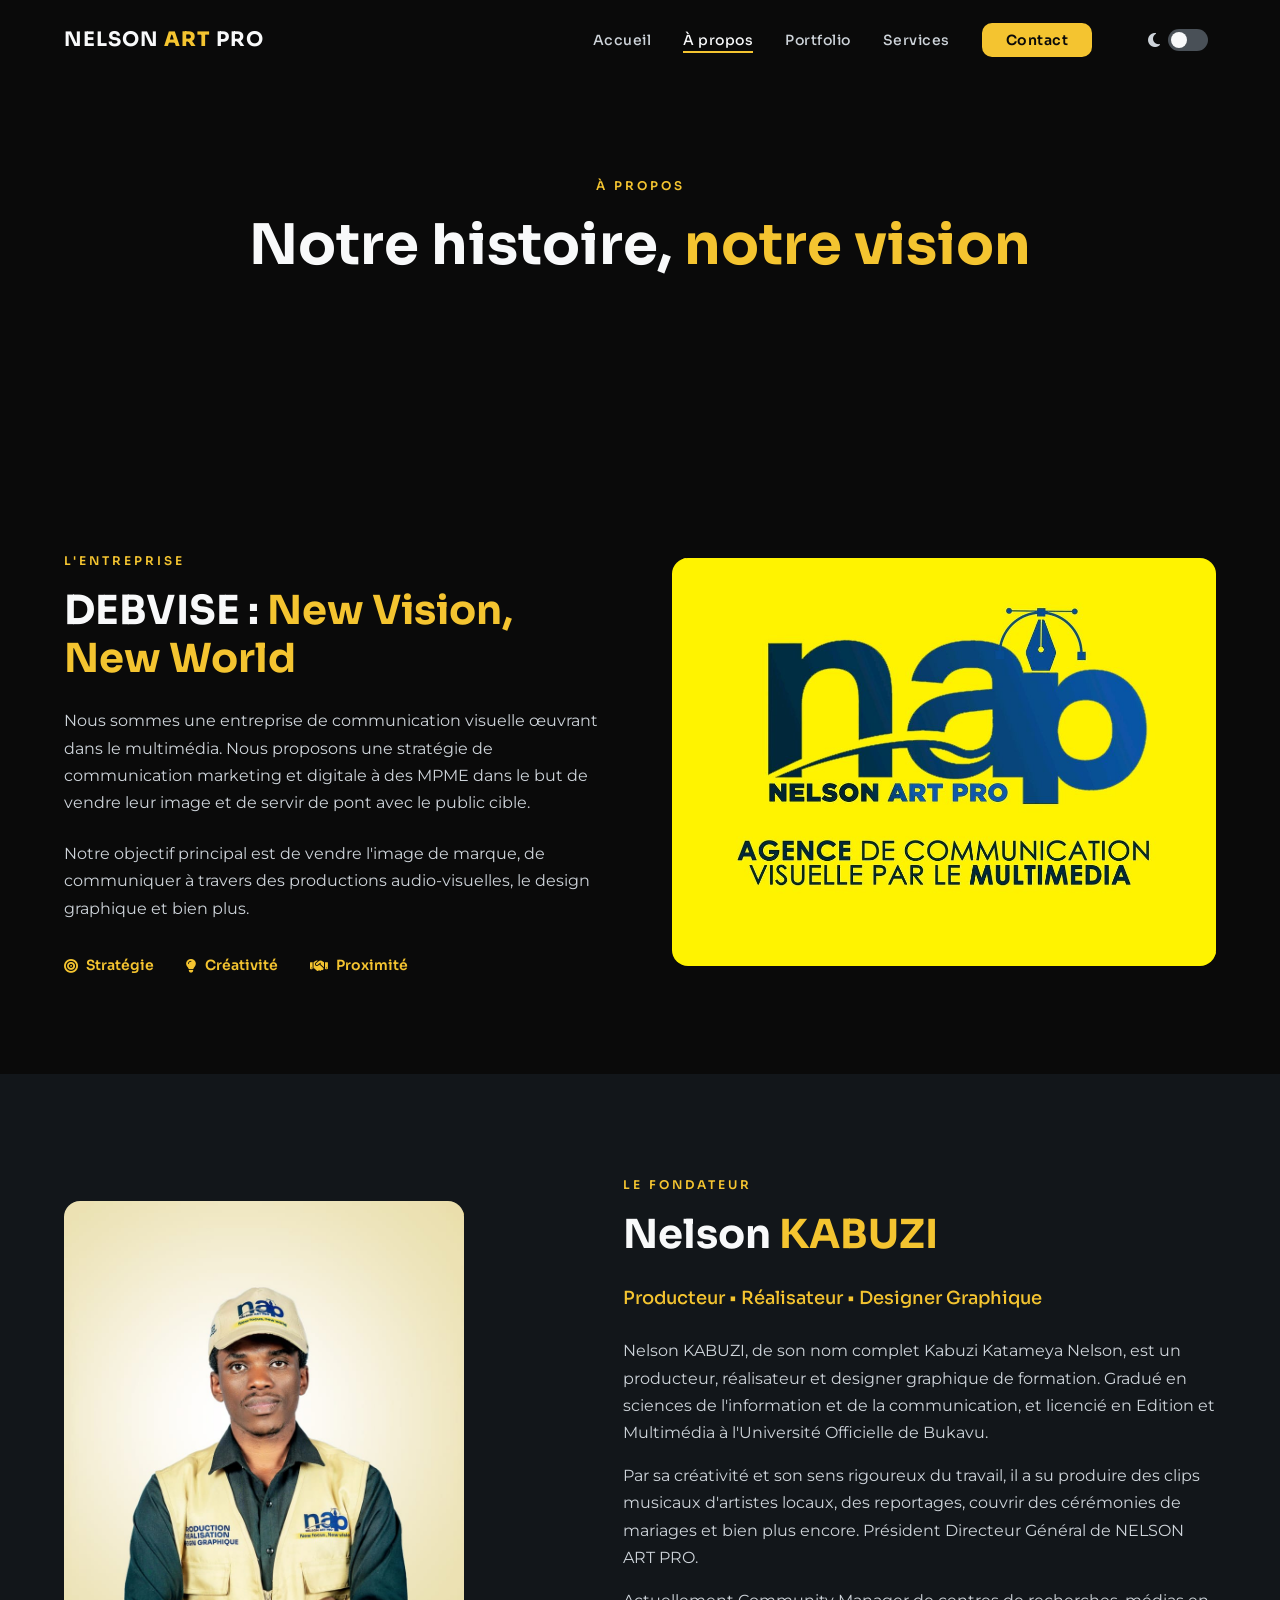
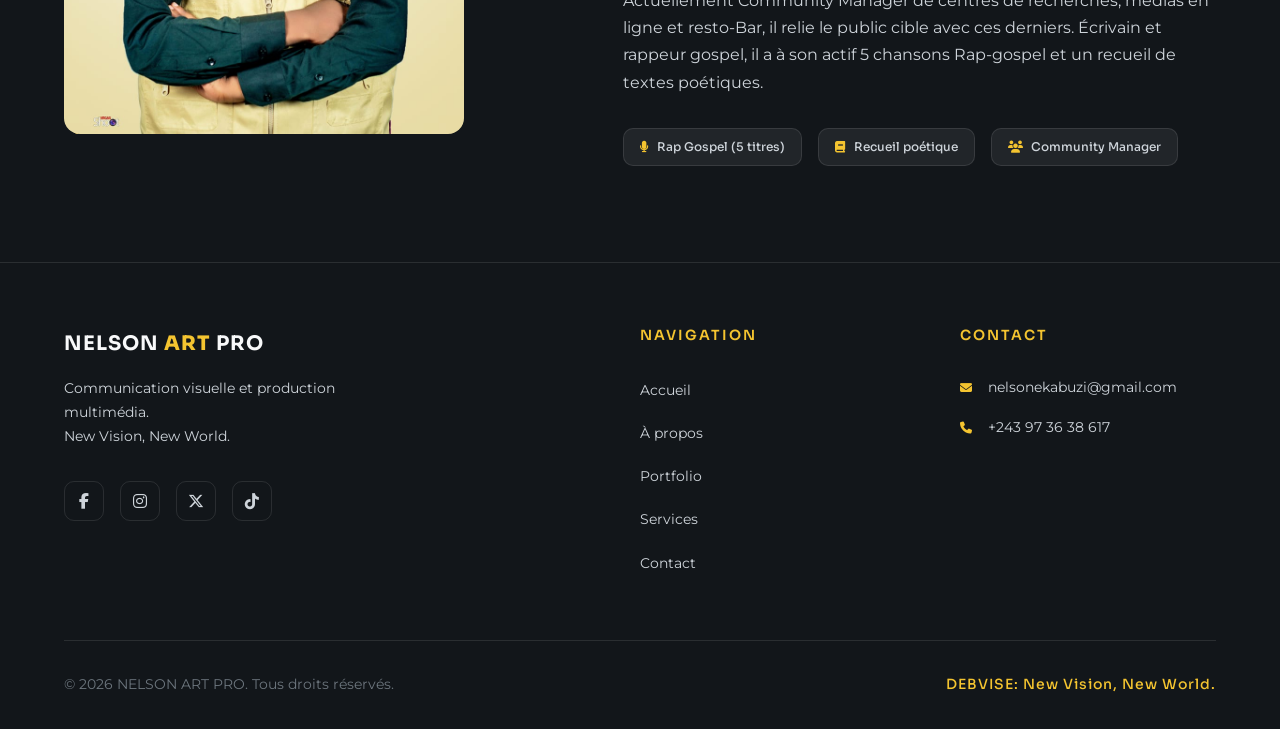
==== a-propos.html @ 9e1754a2 "Add files via upload" ====
<!DOCTYPE html>
<html lang="fr">
<head>
    <meta charset="UTF-8">
    <meta name="viewport" content="width=device-width, initial-scale=1.0">
    <meta name="description" content="À propos de NELSON ART PRO et Nelson KABUZI - Producteur, réalisateur et designer graphique à Bukavu.">
    <title>À propos | NELSON ART PRO</title>
    
    <link rel="preconnect" href="https://fonts.googleapis.com">
    <link rel="preconnect" href="https://fonts.gstatic.com" crossorigin>
    <link href="https://fonts.googleapis.com/css2?family=Sora:wght@300;400;500;600;700;800&family=Montserrat:wght@300;400;500;600;700&display=swap" rel="stylesheet">
    <link rel="stylesheet" href="https://cdnjs.cloudflare.com/ajax/libs/font-awesome/6.5.1/css/all.min.css">
    <link rel="stylesheet" href="css/style.css">
    <link rel="stylesheet" href="css/animations.css">
    <link rel="stylesheet" href="css/responsive.css">
</head>
<body class="dark-mode">
    
    <!-- Preloader -->
    <div class="preloader" id="preloader">
        <div class="preloader-content">
            <div class="preloader-logo">
                <span class="preloader-text">NELSON</span>
                <span class="preloader-dot">ART</span>
                <span class="preloader-sub">PRO</span>
            </div>
            <div class="preloader-line"></div>
        </div>
    </div>

    <!-- Header identique à index.html -->
    <header class="header" id="header">
        <nav class="nav container">
            <a href="index.html" class="nav__logo">
                <span class="logo-text">NELSON <span class="logo-accent">ART</span> PRO</span>
            </a>
            
            <div class="nav__menu" id="nav-menu">
                <ul class="nav__list">
                    <li class="nav__item">
                        <a href="index.html" class="nav__link">Accueil</a>
                    </li>
                    <li class="nav__item">
                        <a href="a-propos.html" class="nav__link active">À propos</a>
                    </li>
                    <li class="nav__item">
                        <a href="portfolio.html" class="nav__link">Portfolio</a>
                    </li>
                    <li class="nav__item">
                        <a href="services.html" class="nav__link">Services</a>
                    </li>
                    <li class="nav__item">
                        <a href="contact.html" class="nav__link nav__link--cta">Contact</a>
                    </li>
                </ul>
                
                <div class="theme-toggle">
                    <i class="fa-solid fa-moon" id="theme-icon-moon"></i>
                    <i class="fa-solid fa-sun" id="theme-icon-sun" style="display: none;"></i>
                    <span class="theme-toggle__switch" id="theme-toggle"></span>
                </div>
            </div>
            
            <div class="nav__toggle" id="nav-toggle">
                <span></span>
                <span></span>
                <span></span>
            </div>
        </nav>
    </header>

    <main>
        
        <!-- Page Hero -->
        <section class="page-hero">
            <div class="page-hero__bg" style="background-image: url('assets/images/a-propos/page-hero-bg.jpg');"></div>
            <div class="page-hero__overlay"></div>
            <div class="page-hero__content container reveal fade-up">
                <span class="section__badge">À propos</span>
                <h1 class="page-hero__title">Notre histoire, <span class="text-accent">notre vision</span></h1>
            </div>
        </section>

        <!-- SECTION 1: DEBVISE / Entreprise -->
        <section class="about-company section">
            <div class="container">
                <div class="about-company__grid">
                    <div class="about-company__content reveal fade-left">
                        <span class="section__badge">L'entreprise</span>
                        <h2 class="section__title">DEBVISE : <span class="text-accent">New Vision, New World</span></h2>
                        <p class="about-company__text">
                            Nous sommes une entreprise de communication visuelle œuvrant dans le multimédia. 
                            Nous proposons une stratégie de communication marketing et digitale à des MPME 
                            dans le but de vendre leur image et de servir de pont avec le public cible.
                        </p>
                        <p class="about-company__text">
                            Notre objectif principal est de vendre l'image de marque, de communiquer à travers 
                            des productions audio-visuelles, le design graphique et bien plus.
                        </p>
                        <div class="about-company__values">
                            <div class="value-item">
                                <i class="fa-solid fa-bullseye"></i>
                                <span>Stratégie</span>
                            </div>
                            <div class="value-item">
                                <i class="fa-solid fa-lightbulb"></i>
                                <span>Créativité</span>
                            </div>
                            <div class="value-item">
                                <i class="fa-solid fa-handshake"></i>
                                <span>Proximité</span>
                            </div>
                        </div>
                    </div>
                    <div class="about-company__image reveal fade-right">
                        <div class="image-wrapper">
                            <!-- Remplacer par image équipe/entreprise -->
                            <img src="assets/images/a-propos/image_15.png" alt="NELSON ART PRO - Équipe" loading="lazy">
                            <div class="image-wrapper__accent"></div>
                        </div>
                    </div>
                </div>
            </div>
        </section>

        <!-- SECTION 2: Nelson KABUZI -->
        <section class="about-nelson section section--dark">
            <div class="container">
                <div class="about-nelson__grid">
                    <div class="about-nelson__image reveal fade-left">
                        <div class="image-wrapper image-wrapper--portrait">
                            <!-- Remplacer par portrait de Nelson -->
                            <img src="assets/images/a-propos/image_7.jpeg" alt="Nelson KABUZI" loading="lazy">
                            <div class="image-wrapper__accent image-wrapper__accent--bottom"></div>
                        </div>
                    </div>
                    <div class="about-nelson__content reveal fade-right">
                        <span class="section__badge">Le fondateur</span>
                        <h2 class="section__title">Nelson <span class="text-accent">KABUZI</span></h2>
                        <p class="about-nelson__role">Producteur • Réalisateur • Designer Graphique</p>
                        <p class="about-nelson__text">
                            Nelson KABUZI, de son nom complet Kabuzi Katameya Nelson, est un producteur, 
                            réalisateur et designer graphique de formation. Gradué en sciences de l'information 
                            et de la communication, et licencié en Edition et Multimédia à l'Université 
                            Officielle de Bukavu.
                        </p>
                        <p class="about-nelson__text">
                            Par sa créativité et son sens rigoureux du travail, il a su produire des clips 
                            musicaux d'artistes locaux, des reportages, couvrir des cérémonies de mariages 
                            et bien plus encore. Président Directeur Général de NELSON ART PRO.
                        </p>
                        <p class="about-nelson__text">
                            Actuellement Community Manager de centres de recherches, médias en ligne et 
                            resto-Bar, il relie le public cible avec ces derniers. Écrivain et rappeur 
                            gospel, il a à son actif 5 chansons Rap-gospel et un recueil de textes poétiques.
                        </p>
                        
                        <div class="about-nelson__tags">
                            <span class="tag"><i class="fa-solid fa-microphone"></i> Rap Gospel (5 titres)</span>
                            <span class="tag"><i class="fa-solid fa-book"></i> Recueil poétique</span>
                            <span class="tag"><i class="fa-solid fa-users"></i> Community Manager</span>
                        </div>
                    </div>
                </div>
            </div>
        </section>

    </main>

    <!-- FOOTER -->
    <footer class="footer" id="footer">
        <div class="footer__container container">
            <div class="footer__grid">
                <div class="footer__brand">
                    <a href="index.html" class="footer__logo">
                        NELSON <span class="logo-accent">ART</span> PRO
                    </a>
                    <p class="footer__description">
                        Communication visuelle et production multimédia.<br>New Vision, New World.
                    </p>
                    <div class="footer__social">
                        <a href="https://www.facebook.com/nelsondevillas.kabuzi" class="footer__social-link" aria-label="Facebook" target="_blank" rel="noopener">
                            <i class="fa-brands fa-facebook-f"></i>
                        </a>
                        <a href="https://www.instagram.com/nelsondevillas?igsh=YzljYTk1ODg3Zg==" class="footer__social-link" aria-label="Instagram" target="_blank" rel="noopener">
                            <i class="fa-brands fa-instagram"></i>
                        </a>
                        <a href="https://x.com/Nelsonartprodu1" class="footer__social-link" aria-label="X" target="_blank" rel="noopener">
                            <i class="fa-brands fa-x-twitter"></i>
                        </a>
                        <a href="https://vm.tiktok.com/ZS9FjSMYXDHpe-QXuNu/" class="footer__social-link" aria-label="TikTok" target="_blank" rel="noopener">
                            <i class="fa-brands fa-tiktok"></i>
                        </a>
                    </div>
                </div>
                
                <div class="footer__nav">
                    <h4 class="footer__nav-title">Navigation</h4>
                    <ul>
                        <li><a href="index.html">Accueil</a></li>
                        <li><a href="a-propos.html">À propos</a></li>
                        <li><a href="portfolio.html">Portfolio</a></li>
                        <li><a href="services.html">Services</a></li>
                        <li><a href="contact.html">Contact</a></li>
                    </ul>
                </div>
                
                <div class="footer__contact">
                    <h4 class="footer__nav-title">Contact</h4>
                    <ul>
                        <li>
                            <i class="fa-solid fa-envelope"></i>
                            <a href="mailto:nelsonekabuzi@gmail.com">nelsonekabuzi@gmail.com</a>
                        </li>
                        <li>
                            <i class="fa-solid fa-phone"></i>
                            <a href="tel:+243973638617">+243 97 36 38 617</a>
                        </li>
                    </ul>
                </div>
            </div>
            
            <div class="footer__bottom">
                <p>&copy; 2026 NELSON ART PRO. Tous droits réservés.</p>
                <p class="footer__tagline">DEBVISE: New Vision, New World.</p>
            </div>
        </div>
    </footer>

    <a href="#" class="back-to-top" id="back-to-top" aria-label="Retour en haut">
        <i class="fa-solid fa-chevron-up"></i>
    </a>

    <script src="js/main.js"></script>
</body>
</html>
---- css/style.css ----
/* ============================================
   NELSON ART PRO - STYLES GLOBAUX
   Couleurs (ajustables avec vos codes hex) :
   - Bleu foncé : #0B1D3A
   - Jaune accent : #F4C430
   - Blanc : #F8F9FA
   ============================================ */

/* ===== CSS CUSTOM PROPERTIES ===== */
:root {
    /* Couleurs */
    --color-blue-dark: #0B1D3A;
    --color-blue-medium: #132D54;
    --color-blue-light: #1A3D6E;
    --color-yellow: #F4C430;
    --color-yellow-hover: #E0B020;
    --color-white: #F8F9FA;
    --color-gray-100: #E9ECEF;
    --color-gray-200: #DEE2E6;
    --color-gray-300: #CED4DA;
    --color-gray-400: #ADB5BD;
    --color-gray-500: #6C757D;
    --color-gray-600: #495057;
    --color-gray-700: #343A40;
    --color-gray-800: #212529;
    --color-gray-900: #12161A;
    --color-black: #0A0A0A;
    
    /* Typographie */
    --font-primary: 'Sora', sans-serif;
    --font-secondary: 'Montserrat', sans-serif;
    
    /* Tailles de police */
    --text-xs: 0.75rem;     /* 12px */
    --text-sm: 0.875rem;    /* 14px */
    --text-base: 1rem;      /* 16px */
    --text-lg: 1.125rem;    /* 18px */
    --text-xl: 1.25rem;     /* 20px */
    --text-2xl: 1.5rem;     /* 24px */
    --text-3xl: 2rem;       /* 32px */
    --text-4xl: 2.5rem;     /* 40px */
    --text-5xl: 3.5rem;     /* 56px */
    --text-6xl: 4.5rem;     /* 72px */
    
    /* Espacements */
    --spacing-xs: 0.5rem;
    --spacing-sm: 1rem;
    --spacing-md: 1.5rem;
    --spacing-lg: 2rem;
    --spacing-xl: 3rem;
    --spacing-2xl: 4rem;
    --spacing-3xl: 6rem;
    
    /* Bordures */
    --radius-sm: 4px;
    --radius-md: 8px;
    --radius-lg: 16px;
    --radius-xl: 24px;
    --radius-full: 50%;
    
    /* Ombres */
    --shadow-sm: 0 2px 8px rgba(0, 0, 0, 0.1);
    --shadow-md: 0 4px 16px rgba(0, 0, 0, 0.15);
    --shadow-lg: 0 8px 32px rgba(0, 0, 0, 0.2);
    --shadow-xl: 0 16px 48px rgba(0, 0, 0, 0.3);
    
    /* Transitions */
    --transition-fast: 0.2s ease;
    --transition-base: 0.3s ease;
    --transition-slow: 0.5s ease;
    --transition-smooth: 0.4s cubic-bezier(0.4, 0, 0.2, 1);
    
    /* Container */
    --container-max: 1200px;
    --container-padding: 1.5rem;
}

/* ===== THEME SOMBRE (par défaut) ===== */
.dark-mode {
    --bg-primary: var(--color-black);
    --bg-secondary: var(--color-gray-900);
    --bg-tertiary: var(--color-blue-dark);
    --bg-card: var(--color-gray-800);
    --text-primary: var(--color-white);
    --text-secondary: var(--color-gray-300);
    --text-muted: var(--color-gray-500);
    --border-color: rgba(255, 255, 255, 0.1);
    --nav-bg: rgba(10, 10, 10, 0.9);
}

/* ===== THEME CLAIR ===== */
.light-mode {
    --bg-primary: var(--color-white);
    --bg-secondary: var(--color-gray-100);
    --bg-tertiary: var(--color-blue-light);
    --bg-card: #FFFFFF;
    --text-primary: var(--color-gray-900);
    --text-secondary: var(--color-gray-600);
    --text-muted: var(--color-gray-400);
    --border-color: rgba(0, 0, 0, 0.1);
    --nav-bg: rgba(248, 249, 250, 0.9);
}

/* ===== RESET & BASE ===== */
*,
*::before,
*::after {
    margin: 0;
    padding: 0;
    box-sizing: border-box;
}

html {
    scroll-behavior: smooth;
    font-size: 16px;
}

body {
    font-family: var(--font-secondary);
    background-color: var(--bg-primary);
    color: var(--text-primary);
    line-height: 1.7;
    overflow-x: hidden;
    transition: background-color var(--transition-slow), color var(--transition-slow);
}

img {
    max-width: 100%;
    height: auto;
    display: block;
}

a {
    text-decoration: none;
    color: inherit;
    transition: color var(--transition-fast);
}

ul {
    list-style: none;
}

.container {
    max-width: var(--container-max);
    margin: 0 auto;
    padding: 0 var(--container-padding);
}

/* ===== TYPOGRAPHIE ===== */
h1, h2, h3, h4, h5, h6 {
    font-family: var(--font-primary);
    font-weight: 700;
    line-height: 1.2;
}

.text-accent {
    color: var(--color-yellow);
}

/* ===== PRELOADER ===== */
.preloader {
    position: fixed;
    top: 0;
    left: 0;
    width: 100%;
    height: 100%;
    background-color: var(--color-black);
    z-index: 10000;
    display: flex;
    align-items: center;
    justify-content: center;
    transition: opacity 0.5s ease, visibility 0.5s ease;
}

.preloader.hidden {
    opacity: 0;
    visibility: hidden;
}

.preloader-content {
    text-align: center;
}

.preloader-logo {
    display: flex;
    align-items: baseline;
    gap: 0.25rem;
    margin-bottom: var(--spacing-lg);
}

.preloader-text {
    font-family: var(--font-primary);
    font-size: var(--text-3xl);
    font-weight: 800;
    color: var(--color-white);
    letter-spacing: 2px;
}

.preloader-dot {
    font-family: var(--font-primary);
    font-size: var(--text-3xl);
    font-weight: 800;
    color: var(--color-yellow);
}

.preloader-sub {
    font-family: var(--font-primary);
    font-size: var(--text-3xl);
    font-weight: 300;
    color: var(--color-white);
}

.preloader-line {
    width: 0;
    height: 2px;
    background-color: var(--color-yellow);
    animation: preloaderLine 1.5s ease forwards;
}

@keyframes preloaderLine {
    0% {
        width: 0;
    }
    100% {
        width: 200px;
    }
}

/* ===== HEADER / NAVIGATION ===== */
.header {
    position: fixed;
    top: 0;
    left: 0;
    width: 100%;
    z-index: 1000;
    transition: background-color var(--transition-base), 
                box-shadow var(--transition-base),
                transform var(--transition-base);
}

.header.scrolled {
    background-color: var(--nav-bg);
    backdrop-filter: blur(20px);
    -webkit-backdrop-filter: blur(20px);
    box-shadow: var(--shadow-md);
}

.header.hidden {
    transform: translateY(-100%);
}

.nav {
    display: flex;
    align-items: center;
    justify-content: space-between;
    height: 80px;
    position: relative;
}

.nav__logo {
    z-index: 100;
}

.logo-text {
    font-family: var(--font-primary);
    font-size: var(--text-xl);
    font-weight: 700;
    letter-spacing: 1px;
    color: var(--color-white);
}

.light-mode .logo-text {
    color: var(--color-gray-900);
}

.logo-accent {
    color: var(--color-yellow);
    font-weight: 800;
}

.nav__menu {
    display: flex;
    align-items: center;
    gap: var(--spacing-xl);
}

.nav__list {
    display: flex;
    gap: var(--spacing-lg);
}

.nav__link {
    font-family: var(--font-primary);
    font-size: var(--text-sm);
    font-weight: 500;
    letter-spacing: 0.5px;
    color: var(--color-gray-300);
    position: relative;
    padding: 0.25rem 0;
    transition: color var(--transition-fast);
}

.nav__link::after {
    content: '';
    position: absolute;
    bottom: 0;
    left: 0;
    width: 0;
    height: 2px;
    background-color: var(--color-yellow);
    transition: width var(--transition-smooth);
}

.nav__link:hover,
.nav__link.active {
    color: var(--color-white);
}

.light-mode .nav__link:hover,
.light-mode .nav__link.active {
    color: var(--color-gray-900);
}

.nav__link:hover::after,
.nav__link.active::after {
    width: 100%;
}

.nav__link--cta {
    background-color: var(--color-yellow);
    color: var(--color-black) !important;
    padding: 0.5rem 1.5rem !important;
    border-radius: 10px;
    font-weight: 600;
    transition: background-color var(--transition-fast), transform var(--transition-fast);
}

.nav__link--cta:hover {
    background-color: var(--color-yellow-hover);
    transform: translateY(-2px);
}

.nav__link--cta::after {
    display: none;
}

/* Theme Toggle */
.theme-toggle {
    display: flex;
    align-items: center;
    gap: var(--spacing-xs);
    cursor: pointer;
    padding: 0.5rem;
    color: var(--color-gray-300);
    transition: color var(--transition-fast);
}

.theme-toggle:hover {
    color: var(--color-yellow);
}

.theme-toggle__switch {
    width: 40px;
    height: 22px;
    background-color: var(--color-gray-600);
    border-radius: 11px;
    position: relative;
    transition: background-color var(--transition-fast);
}

.theme-toggle__switch::after {
    content: '';
    position: absolute;
    top: 3px;
    left: 3px;
    width: 16px;
    height: 16px;
    background-color: var(--color-white);
    border-radius: 50%;
    transition: transform var(--transition-smooth);
}

.light-mode .theme-toggle__switch {
    background-color: var(--color-yellow);
}

.light-mode .theme-toggle__switch::after {
    transform: translateX(18px);
}

/* Mobile Toggle */
.nav__toggle {
    display: none;
    flex-direction: column;
    gap: 5px;
    cursor: pointer;
    z-index: 100;
}

.nav__toggle span {
    width: 28px;
    height: 2px;
    background-color: var(--color-white);
    transition: all var(--transition-smooth);
}

.light-mode .nav__toggle span {
    background-color: var(--color-gray-900);
}

.nav__toggle.active span:nth-child(1) {
    transform: rotate(45deg) translate(5px, 5px);
}

.nav__toggle.active span:nth-child(2) {
    opacity: 0;
}

.nav__toggle.active span:nth-child(3) {
    transform: rotate(-45deg) translate(5px, -5px);
}

/* ===== HERO SECTION ===== */
.hero {
    height: 100vh;
    min-height: 700px;
    position: relative;
    display: flex;
    align-items: center;
    overflow: hidden;
}

.hero__bg {
    position: absolute;
    top: 0;
    left: 0;
    width: 100%;
    height: 100%;
    background-size: cover;
    background-position: center;
    background-repeat: no-repeat;
    transform: scale(1.1);
    animation: heroZoom 8s ease forwards;
}

@keyframes heroZoom {
    0% {
        transform: scale(1.1);
    }
    100% {
        transform: scale(1);
    }
}

.hero__overlay {
    position: absolute;
    top: 0;
    left: 0;
    width: 100%;
    height: 100%;
    background: linear-gradient(
        135deg,
        rgba(11, 29, 58, 0.9) 0%,
        rgba(11, 29, 58, 0.6) 50%,
        rgba(10, 10, 10, 0.8) 100%
    );
}

.hero__content {
    position: relative;
    z-index: 10;
    max-width: 800px;
}

.hero__badge {
    display: inline-block;
    font-family: var(--font-primary);
    font-size: var(--text-sm);
    font-weight: 600;
    letter-spacing: 4px;
    color: var(--color-yellow);
    border: 1px solid var(--color-yellow);
    padding: 0.5rem 1.5rem;
    border-radius: 10px;
    margin-bottom: var(--spacing-lg);
    animation: fadeInUp 1s ease 0.3s forwards;
    opacity: 0;
}

.hero__title {
    font-family: var(--font-primary);
    font-size: var(--text-6xl);
    font-weight: 800;
    line-height: 1.05;
    margin-bottom: var(--spacing-md);
    color: var(--color-white);
    animation: fadeInUp 1s ease 0.5s forwards;
    opacity: 0;
}

.hero__title--accent {
    color: var(--color-yellow);
    position: relative;
}

.hero__subtitle {
    font-size: var(--text-lg);
    color: var(--color-gray-300);
    margin-bottom: var(--spacing-xl);
    animation: fadeInUp 1s ease 0.7s forwards;
    opacity: 0;
}

.hero__buttons {
    display: flex;
    gap: var(--spacing-md);
    flex-wrap: wrap;
    animation: fadeInUp 1s ease 0.9s forwards;
    opacity: 0;
}

/* ===== SCROLL INDICATOR ===== */
.scroll-indicator {
    position: absolute;
    bottom: 40px;
    left: 50%;
    transform: translateX(-50%);
    display: flex;
    flex-direction: column;
    align-items: center;
    gap: var(--spacing-xs);
    z-index: 10;
}

.scroll-indicator__text {
    font-family: var(--font-primary);
    font-size: var(--text-xs);
    letter-spacing: 2px;
    text-transform: uppercase;
    color: var(--color-gray-400);
}

.scroll-indicator__line {
    width: 1px;
    height: 40px;
    background: linear-gradient(to bottom, var(--color-yellow), transparent);
    animation: scrollPulse 2s ease infinite;
}

@keyframes scrollPulse {
    0%, 100% {
        opacity: 1;
        transform: translateY(0);
    }
    50% {
        opacity: 0.3;
        transform: translateY(10px);
    }
}

/* ===== BUTTONS ===== */
.btn {
    display: inline-flex;
    align-items: center;
    gap: var(--spacing-sm);
    font-family: var(--font-primary);
    font-size: var(--text-sm);
    font-weight: 600;
    letter-spacing: 0.5px;
    padding: 0.875rem 2rem;
    border-radius: 10px;
    border: none;
    cursor: pointer;
    transition: all var(--transition-smooth);
    text-transform: none;
    position: relative;
    overflow: hidden;
}

.btn--primary {
    background-color: var(--color-yellow);
    color: var(--color-black);
}

.btn--primary:hover {
    background-color: var(--color-yellow-hover);
    transform: translateY(-2px);
    box-shadow: 0 8px 24px rgba(244, 196, 48, 0.3);
}

.btn--secondary {
    background-color: transparent;
    color: var(--color-yellow);
    border: 2px solid var(--color-yellow);
}

.btn--secondary:hover {
    background-color: var(--color-yellow);
    color: var(--color-black);
    transform: translateY(-2px);
}

.btn--outline {
    background-color: transparent;
    color: var(--color-white);
    border: 2px solid rgba(255, 255, 255, 0.3);
}

.btn--outline:hover {
    border-color: var(--color-white);
    transform: translateY(-2px);
}

.btn--large {
    padding: 1rem 2.5rem;
    font-size: var(--text-base);
}

.btn--full {
    width: 100%;
    justify-content: center;
}

/* ===== SECTIONS ===== */
.section {
    padding: var(--spacing-3xl) 0;
}

.section--dark {
    background-color: var(--bg-secondary);
}

.section__header {
    text-align: center;
    margin-bottom: var(--spacing-2xl);
    max-width: 600px;
    margin-left: auto;
    margin-right: auto;
}

.section__badge {
    display: inline-block;
    font-family: var(--font-primary);
    font-size: var(--text-xs);
    font-weight: 600;
    letter-spacing: 3px;
    text-transform: uppercase;
    color: var(--color-yellow);
    margin-bottom: var(--spacing-sm);
}

.section__title {
    font-family: var(--font-primary);
    font-size: var(--text-4xl);
    font-weight: 700;
    margin-bottom: var(--spacing-md);
    color: var(--text-primary);
}

.section__description {
    color: var(--text-secondary);
    font-size: var(--text-lg);
}

/* ===== ABOUT PREVIEW ===== */
.about-preview__grid {
    display: grid;
    grid-template-columns: 1fr 1fr;
    gap: var(--spacing-2xl);
    align-items: center;
}

.about-preview__image .image-wrapper {
    position: relative;
    border-radius: var(--radius-lg);
    overflow: hidden;
    aspect-ratio: 4/5;
}

.about-preview__image .image-wrapper img {
    width: 100%;
    height: 100%;
    object-fit: cover;
}

.image-wrapper__accent {
    position: absolute;
    top: -10px;
    right: -10px;
    width: 100%;
    height: 100%;
    border: 3px solid var(--color-yellow);
    border-radius: var(--radius-lg);
    z-index: -1;
}

.about-preview__text {
    color: var(--text-secondary);
    margin-bottom: var(--spacing-md);
    font-size: var(--text-base);
}

/* ===== PORTFOLIO PREVIEW ===== */
.portfolio-preview__grid {
    display: grid;
    grid-template-columns: repeat(3, 1fr);
    gap: var(--spacing-lg);
}

.portfolio-card {
    position: relative;
    border-radius: var(--radius-lg);
    overflow: hidden;
    aspect-ratio: 3/4;
    display: block;
}

.portfolio-card__image {
    position: relative;
    width: 100%;
    height: 100%;
}

.portfolio-card__image img {
    width: 100%;
    height: 100%;
    object-fit: cover;
    transition: transform var(--transition-slow);
}

.portfolio-card:hover .portfolio-card__image img {
    transform: scale(1.1);
}

.portfolio-card__overlay {
    position: absolute;
    top: 0;
    left: 0;
    width: 100%;
    height: 100%;
    background: linear-gradient(to top, rgba(11, 29, 58, 0.95) 0%, rgba(11, 29, 58, 0.3) 100%);
    display: flex;
    flex-direction: column;
    justify-content: flex-end;
    padding: var(--spacing-lg);
    opacity: 0;
    transition: opacity var(--transition-smooth);
}

.portfolio-card:hover .portfolio-card__overlay {
    opacity: 1;
}

.portfolio-card__category {
    font-family: var(--font-primary);
    font-size: var(--text-xs);
    font-weight: 600;
    letter-spacing: 2px;
    text-transform: uppercase;
    color: var(--color-yellow);
    margin-bottom: var(--spacing-xs);
}

.portfolio-card__link {
    font-family: var(--font-primary);
    font-size: var(--text-sm);
    font-weight: 600;
    color: var(--color-white);
    display: flex;
    align-items: center;
    gap: var(--spacing-xs);
}

/* ===== SERVICES PREVIEW ===== */
.services-preview__grid {
    display: grid;
    grid-template-columns: repeat(3, 1fr);
    gap: var(--spacing-xl);
}

.service-card {
    background-color: var(--bg-card);
    border: 1px solid var(--border-color);
    border-radius: var(--radius-lg);
    padding: var(--spacing-xl);
    text-align: center;
    transition: transform var(--transition-smooth), box-shadow var(--transition-smooth);
}

.service-card:hover {
    transform: translateY(-8px);
    box-shadow: var(--shadow-lg);
}

.service-card__icon {
    width: 72px;
    height: 72px;
    background: linear-gradient(135deg, var(--color-yellow), var(--color-yellow-hover));
    border-radius: 10px;
    display: flex;
    align-items: center;
    justify-content: center;
    margin: 0 auto var(--spacing-lg);
    font-size: var(--text-2xl);
    color: var(--color-black);
}

.service-card__title {
    font-family: var(--font-primary);
    font-size: var(--text-xl);
    margin-bottom: var(--spacing-sm);
}

.service-card__text {
    color: var(--text-secondary);
    font-size: var(--text-sm);
}

.services-preview__cta {
    text-align: center;
    margin-top: var(--spacing-2xl);
}

/* ===== CTA SECTION ===== */
.cta {
    position: relative;
    padding: var(--spacing-3xl) 0;
    text-align: center;
    overflow: hidden;
}

.cta__bg {
    position: absolute;
    top: 0;
    left: 0;
    width: 100%;
    height: 100%;
    z-index: 0;
}

.cta__bg img {
    width: 100%;
    height: 100%;
    object-fit: cover;
}

.cta__overlay {
    position: absolute;
    top: 0;
    left: 0;
    width: 100%;
    height: 100%;
    background: rgba(10, 10, 10, 0.85);
    z-index: 1;
}

.cta__content {
    position: relative;
    z-index: 2;
}

.cta__quote {
    margin-bottom: var(--spacing-xl);
    font-family: var(--font-primary);
    font-size: var(--text-xl);
    font-style: italic;
    color: var(--color-gray-300);
    max-width: 700px;
    margin-left: auto;
    margin-right: auto;
}

.cta__quote i {
    color: var(--color-yellow);
    font-size: var(--text-3xl);
    display: block;
    margin-bottom: var(--spacing-sm);
}

.cta__title {
    font-size: var(--text-4xl);
    margin-bottom: var(--spacing-xl);
    color: var(--color-white);
}

/* ===== PAGE HERO ===== */
.page-hero {
    height: 50vh;
    min-height: 400px;
    position: relative;
    display: flex;
    align-items: center;
    overflow: hidden;
}

.page-hero--small {
    height: 40vh;
    min-height: 300px;
}

.page-hero__bg {
    position: absolute;
    top: 0;
    left: 0;
    width: 100%;
    height: 100%;
    background-size: cover;
    background-position: center;
}

.page-hero__overlay {
    position: absolute;
    top: 0;
    left: 0;
    width: 100%;
    height: 100%;
    background: rgba(10, 10, 10, 0.75);
}

.page-hero__content {
    position: relative;
    z-index: 10;
    text-align: center;
}

.page-hero__title {
    font-size: var(--text-5xl);
    color: var(--color-white);
}

/* ===== ABOUT COMPANY ===== */
.about-company__grid {
    display: grid;
    grid-template-columns: 1fr 1fr;
    gap: var(--spacing-2xl);
    align-items: center;
}

.about-company__text {
    color: var(--text-secondary);
    margin-bottom: var(--spacing-md);
}

.about-company__values {
    display: flex;
    gap: var(--spacing-lg);
    margin-top: var(--spacing-lg);
}

.value-item {
    display: flex;
    align-items: center;
    gap: var(--spacing-xs);
    font-family: var(--font-primary);
    font-size: var(--text-sm);
    font-weight: 600;
    color: var(--color-yellow);
}

.about-company__image .image-wrapper {
    position: relative;
    border-radius: var(--radius-lg);
    overflow: hidden;
    aspect-ratio: 4/3;
}

.about-company__image .image-wrapper img {
    width: 100%;
    height: 100%;
    object-fit: cover;
}

/* ===== ABOUT NELSON ===== */
.about-nelson__grid {
    display: grid;
    grid-template-columns: 1fr 1.2fr;
    gap: var(--spacing-2xl);
    align-items: center;
}

.about-nelson__image .image-wrapper--portrait {
    position: relative;
    border-radius: var(--radius-lg);
    overflow: hidden;
    aspect-ratio: 3/4;
    max-width: 400px;
}

.about-nelson__image .image-wrapper--portrait img {
    width: 100%;
    height: 100%;
    object-fit: cover;
}

.image-wrapper__accent--bottom {
    top: auto;
    bottom: -10px;
}

.about-nelson__role {
    font-family: var(--font-primary);
    font-size: var(--text-lg);
    color: var(--color-yellow);
    margin-bottom: var(--spacing-md);
    font-weight: 500;
}

.about-nelson__text {
    color: var(--text-secondary);
    margin-bottom: var(--spacing-sm);
}

.about-nelson__tags {
    display: flex;
    flex-wrap: wrap;
    gap: var(--spacing-sm);
    margin-top: var(--spacing-lg);
}

.tag {
    display: inline-flex;
    align-items: center;
    gap: var(--spacing-xs);
    background-color: var(--bg-card);
    border: 1px solid var(--border-color);
    padding: 0.5rem 1rem;
    border-radius: 10px;
    font-family: var(--font-primary);
    font-size: var(--text-xs);
    font-weight: 500;
    color: var(--text-secondary);
}

.tag i {
    color: var(--color-yellow);
}

/* ===== GALLERY ===== */
.gallery__filters {
    display: flex;
    justify-content: center;
    flex-wrap: wrap;
    gap: var(--spacing-sm);
    margin-bottom: var(--spacing-2xl);
}

.filter-btn {
    display: inline-flex;
    align-items: center;
    gap: var(--spacing-xs);
    font-family: var(--font-primary);
    font-size: var(--text-sm);
    font-weight: 500;
    padding: 0.625rem 1.5rem;
    border-radius: 10px;
    border: 1px solid var(--border-color);
    background-color: transparent;
    color: var(--text-secondary);
    cursor: pointer;
    transition: all var(--transition-smooth);
}

.filter-btn:hover {
    border-color: var(--color-yellow);
    color: var(--color-yellow);
}

.filter-btn--active {
    background-color: var(--color-yellow);
    color: var(--color-black);
    border-color: var(--color-yellow);
}

.gallery__grid {
    display: grid;
    grid-template-columns: repeat(3, 1fr);
    gap: var(--spacing-md);
}

.gallery-item {
    opacity: 1;
    transform: scale(1);
    transition: opacity 0.4s ease, transform 0.4s ease;
}

.gallery-item.hidden {
    display: none;
}

.gallery-item__image {
    position: relative;
    border-radius: var(--radius-md);
    overflow: hidden;
    aspect-ratio: 4/3;
    cursor: pointer;
}

.gallery-item__image img {
    width: 100%;
    height: 100%;
    object-fit: cover;
    transition: transform var(--transition-slow);
}

.gallery-item:hover .gallery-item__image img {
    transform: scale(1.08);
}

.gallery-item__overlay {
    position: absolute;
    top: 0;
    left: 0;
    width: 100%;
    height: 100%;
    background: rgba(11, 29, 58, 0.85);
    display: flex;
    flex-direction: column;
    align-items: center;
    justify-content: center;
    gap: var(--spacing-sm);
    opacity: 0;
    transition: opacity var(--transition-smooth);
}

.gallery-item:hover .gallery-item__overlay {
    opacity: 1;
}

.gallery-item__category {
    font-family: var(--font-primary);
    font-size: var(--text-xs);
    font-weight: 600;
    letter-spacing: 2px;
    text-transform: uppercase;
    color: var(--color-yellow);
}

.gallery-item__title {
    font-family: var(--font-primary);
    font-size: var(--text-lg);
    color: var(--color-white);
}

.gallery-item__zoom {
    width: 48px;
    height: 48px;
    border-radius: 10px;
    background-color: var(--color-yellow);
    border: none;
    cursor: pointer;
    display: flex;
    align-items: center;
    justify-content: center;
    font-size: var(--text-lg);
    color: var(--color-black);
    transition: transform var(--transition-fast);
}

.gallery-item__zoom:hover {
    transform: scale(1.1);
}

.gallery-item__zoom--play {
    width: 64px;
    height: 64px;
    font-size: var(--text-xl);
}

/* ===== LIGHTBOX ===== */
.lightbox {
    position: fixed;
    top: 0;
    left: 0;
    width: 100%;
    height: 100%;
    z-index: 9999;
    display: flex;
    align-items: center;
    justify-content: center;
    opacity: 0;
    visibility: hidden;
    transition: opacity var(--transition-smooth), visibility var(--transition-smooth);
}

.lightbox.active {
    opacity: 1;
    visibility: visible;
}

.lightbox__overlay {
    position: absolute;
    top: 0;
    left: 0;
    width: 100%;
    height: 100%;
    background: rgba(0, 0, 0, 0.95);
    cursor: pointer;
}

.lightbox__content {
    position: relative;
    z-index: 1;
    max-width: 90vw;
    max-height: 90vh;
}

.lightbox__close {
    position: absolute;
    top: -50px;
    right: 0;
    background: none;
    border: none;
    color: var(--color-white);
    font-size: var(--text-2xl);
    cursor: pointer;
    transition: color var(--transition-fast);
    z-index: 2;
}

.lightbox__close:hover {
    color: var(--color-yellow);
}

.lightbox__prev,
.lightbox__next {
    position: absolute;
    top: 50%;
    transform: translateY(-50%);
    background: rgba(255, 255, 255, 0.1);
    border: none;
    color: var(--color-white);
    font-size: var(--text-xl);
    width: 48px;
    height: 48px;
    border-radius: 10px;
    cursor: pointer;
    transition: all var(--transition-fast);
    z-index: 2;
}

.lightbox__prev:hover,
.lightbox__next:hover {
    background: var(--color-yellow);
    color: var(--color-black);
}

.lightbox__prev {
    left: -60px;
}

.lightbox__next {
    right: -60px;
}

.lightbox__media {
    display: flex;
    align-items: center;
    justify-content: center;
}

.lightbox__media img {
    max-width: 90vw;
    max-height: 80vh;
    object-fit: contain;
    border-radius: var(--radius-md);
}

.lightbox__media iframe {
    width: 80vw;
    height: 60vh;
    max-width: 900px;
    border-radius: var(--radius-md);
}

.lightbox__info {
    text-align: center;
    margin-top: var(--spacing-md);
}

.lightbox__category {
    font-family: var(--font-primary);
    font-size: var(--text-xs);
    font-weight: 600;
    letter-spacing: 2px;
    text-transform: uppercase;
    color: var(--color-yellow);
}

.lightbox__title {
    font-family: var(--font-primary);
    font-size: var(--text-lg);
    color: var(--color-white);
    margin-top: var(--spacing-xs);
}

/* ===== SERVICES DETAIL ===== */
.service-detail-block {
    margin-bottom: var(--spacing-2xl);
    padding-bottom: var(--spacing-2xl);
    border-bottom: 1px solid var(--border-color);
}

.service-detail-block:last-of-type {
    border-bottom: none;
    margin-bottom: 0;
    padding-bottom: 0;
}

.service-detail__header {
    display: flex;
    align-items: center;
    gap: var(--spacing-md);
    margin-bottom: var(--spacing-xl);
}

.service-detail__icon {
    width: 64px;
    height: 64px;
    background: linear-gradient(135deg, var(--color-yellow), var(--color-yellow-hover));
    border-radius: 10px;
    display: flex;
    align-items: center;
    justify-content: center;
    font-size: var(--text-2xl);
    color: var(--color-black);
    flex-shrink: 0;
}

.service-detail__title {
    font-size: var(--text-3xl);
}

.service-detail__grid {
    display: grid;
    grid-template-columns: 1fr 1fr;
    gap: var(--spacing-xl);
    align-items: center;
}

.service-detail__description p {
    color: var(--text-secondary);
    margin-bottom: var(--spacing-md);
}

.service-detail__list {
    display: grid;
    grid-template-columns: 1fr 1fr;
    gap: var(--spacing-sm);
}

.service-detail__list li {
    display: flex;
    align-items: center;
    gap: var(--spacing-xs);
    font-family: var(--font-primary);
    font-size: var(--text-sm);
    color: var(--text-secondary);
}

.service-detail__list li i {
    color: var(--color-yellow);
    font-size: var(--text-xs);
}

.service-detail__preview {
    border-radius: var(--radius-lg);
    overflow: hidden;
    aspect-ratio: 16/10;
}

.service-detail__preview img {
    width: 100%;
    height: 100%;
    object-fit: cover;
}

.services-detail__cta {
    text-align: center;
    margin-top: var(--spacing-2xl);
    padding-top: var(--spacing-2xl);
    border-top: 1px solid var(--border-color);
}

.services-detail__cta h3 {
    font-size: var(--text-2xl);
    margin-bottom: var(--spacing-lg);
}

/* ===== CONTACT ===== */
.contact__grid {
    display: grid;
    grid-template-columns: 1.2fr 1fr;
    gap: var(--spacing-2xl);
}

.contact__form-title {
    font-size: var(--text-2xl);
    margin-bottom: var(--spacing-xl);
}

.contact__form {
    display: flex;
    flex-direction: column;
    gap: var(--spacing-md);
}

.form-group {
    display: flex;
    flex-direction: column;
    gap: var(--spacing-xs);
}

.form-group label {
    font-family: var(--font-primary);
    font-size: var(--text-sm);
    font-weight: 500;
    color: var(--text-secondary);
}

.form-group input,
.form-group select,
.form-group textarea {
    font-family: var(--font-secondary);
    font-size: var(--text-base);
    padding: 0.875rem 1rem;
    border-radius: var(--radius-md);
    border: 1px solid var(--border-color);
    background-color: var(--bg-card);
    color: var(--text-primary);
    transition: border-color var(--transition-fast), box-shadow var(--transition-fast);
    outline: none;
}

.form-group input:focus,
.form-group select:focus,
.form-group textarea:focus {
    border-color: var(--color-yellow);
    box-shadow: 0 0 0 3px rgba(244, 196, 48, 0.15);
}

.form-group input::placeholder,
.form-group textarea::placeholder {
    color: var(--text-muted);
}

.form-error {
    font-size: var(--text-xs);
    color: #E74C3C;
    min-height: 0;
    overflow: hidden;
    transition: all var(--transition-fast);
}

.form-success {
    text-align: center;
    padding: var(--spacing-md);
    background-color: rgba(46, 204, 113, 0.1);
    border: 1px solid rgba(46, 204, 113, 0.3);
    border-radius: var(--radius-md);
    color: #2ECC71;
    font-weight: 500;
}

.contact__info {
    display: flex;
    flex-direction: column;
    gap: var(--spacing-lg);
}

.contact__info-card,
.contact__social-card {
    background-color: var(--bg-card);
    border: 1px solid var(--border-color);
    border-radius: var(--radius-lg);
    padding: var(--spacing-xl);
}

.contact__info-card h3,
.contact__social-card h3 {
    font-size: var(--text-lg);
    margin-bottom: var(--spacing-lg);
}

.contact__info-card ul {
    display: flex;
    flex-direction: column;
    gap: var(--spacing-md);
}

.contact__info-card ul li {
    display: flex;
    align-items: center;
    gap: var(--spacing-md);
}

.contact__info-card ul li i {
    width: 40px;
    height: 40px;
    background-color: rgba(244, 196, 48, 0.1);
    border-radius: 10px;
    display: flex;
    align-items: center;
    justify-content: center;
    color: var(--color-yellow);
}

.contact__info-card ul li div {
    display: flex;
    flex-direction: column;
}

.contact__info-card ul li div span:first-child {
    font-size: var(--text-xs);
    color: var(--text-muted);
    text-transform: uppercase;
    letter-spacing: 1px;
}

.contact__info-card ul li a {
    color: var(--text-primary);
    font-weight: 500;
    transition: color var(--transition-fast);
}

.contact__info-card ul li a:hover {
    color: var(--color-yellow);
}

.contact__social-links {
    display: flex;
    flex-direction: column;
    gap: var(--spacing-md);
}

.social-link {
    display: flex;
    align-items: center;
    gap: var(--spacing-md);
    padding: var(--spacing-sm) var(--spacing-md);
    border-radius: var(--radius-md);
    background-color: var(--bg-primary);
    border: 1px solid var(--border-color);
    transition: all var(--transition-fast);
}

.social-link:hover {
    border-color: var(--color-yellow);
    transform: translateX(5px);
}

.social-link i {
    font-size: var(--text-lg);
    color: var(--color-yellow);
    width: 24px;
    text-align: center;
}

.social-link span {
    font-size: var(--text-sm);
    color: var(--text-secondary);
}

/* ===== FOOTER ===== */
.footer {
    background-color: var(--bg-secondary);
    border-top: 1px solid var(--border-color);
    padding: var(--spacing-2xl) 0 var(--spacing-lg);
}

.footer__grid {
    display: grid;
    grid-template-columns: 2fr 1fr 1fr;
    gap: var(--spacing-2xl);
    margin-bottom: var(--spacing-2xl);
}

.footer__logo {
    font-family: var(--font-primary);
    font-size: var(--text-xl);
    font-weight: 700;
    letter-spacing: 1px;
}

.footer__description {
    color: var(--text-secondary);
    font-size: var(--text-sm);
    margin-top: var(--spacing-sm);
    max-width: 300px;
}

.footer__social {
    display: flex;
    gap: var(--spacing-sm);
    margin-top: var(--spacing-lg);
}

.footer__social-link {
    width: 40px;
    height: 40px;
    border-radius: 10px;
    border: 1px solid var(--border-color);
    display: flex;
    align-items: center;
    justify-content: center;
    color: var(--text-secondary);
    transition: all var(--transition-fast);
}

.footer__social-link:hover {
    background-color: var(--color-yellow);
    color: var(--color-black);
    border-color: var(--color-yellow);
}

.footer__nav-title {
    font-family: var(--font-primary);
    font-size: var(--text-sm);
    font-weight: 600;
    letter-spacing: 2px;
    text-transform: uppercase;
    color: var(--color-yellow);
    margin-bottom: var(--spacing-lg);
}

.footer__nav ul {
    display: flex;
    flex-direction: column;
    gap: var(--spacing-sm);
}

.footer__nav ul li a {
    color: var(--text-secondary);
    font-size: var(--text-sm);
    transition: color var(--transition-fast);
}

.footer__nav ul li a:hover {
    color: var(--color-yellow);
}

.footer__contact ul {
    display: flex;
    flex-direction: column;
    gap: var(--spacing-sm);
}

.footer__contact ul li {
    display: flex;
    align-items: center;
    gap: var(--spacing-sm);
    color: var(--text-secondary);
    font-size: var(--text-sm);
}

.footer__contact ul li i {
    color: var(--color-yellow);
    font-size: var(--text-xs);
}

.footer__contact ul li a {
    color: var(--text-secondary);
}

.footer__contact ul li a:hover {
    color: var(--color-yellow);
}

.footer__bottom {
    display: flex;
    justify-content: space-between;
    align-items: center;
    padding-top: var(--spacing-lg);
    border-top: 1px solid var(--border-color);
    font-size: var(--text-sm);
    color: var(--text-muted);
}

.footer__tagline {
    font-family: var(--font-primary);
    font-weight: 500;
    color: var(--color-yellow);
    letter-spacing: 1px;
}

/* ===== BACK TO TOP ===== */
.back-to-top {
    position: fixed;
    bottom: 30px;
    right: 30px;
    width: 48px;
    height: 48px;
    background-color: var(--color-yellow);
    color: var(--color-black);
    border-radius: 10px;
    display: flex;
    align-items: center;
    justify-content: center;
    font-size: var(--text-lg);
    opacity: 0;
    visibility: hidden;
    transform: translateY(20px);
    transition: all var(--transition-smooth);
    z-index: 999;
    box-shadow: var(--shadow-md);
}

.back-to-top.visible {
    opacity: 1;
    visibility: visible;
    transform: translateY(0);
}

.back-to-top:hover {
    transform: translateY(-5px);
    box-shadow: var(--shadow-lg);
}

/* ===== ANIMATIONS DE BASE ===== */
.reveal {
    transition: opacity 0.8s ease, transform 0.8s ease;
}

.reveal.fade-up {
    opacity: 0;
    transform: translateY(40px);
}

.reveal.fade-left {
    opacity: 0;
    transform: translateX(-40px);
}

.reveal.fade-right {
    opacity: 0;
    transform: translateX(40px);
}

.reveal.fade-in {
    opacity: 0;
}

.reveal.visible {
    opacity: 1;
    transform: translate(0);
}

@keyframes fadeInUp {
    from {
        opacity: 0;
        transform: translateY(30px);
    }
    to {
        opacity: 1;
        transform: translateY(0);
    }
}
---- css/responsive.css ----
/* ============================================
   RESPONSIVE DESIGN
   Breakpoints :
   - Desktop Large : > 1200px
   - Desktop : 992px - 1199px
   - Tablet : 768px - 991px
   - Mobile Large : 576px - 767px
   - Mobile : < 576px
   ============================================ */

/* ===== DESKTOP LARGE (> 1400px) ===== */
@media screen and (min-width: 1400px) {
    :root {
        --container-max: 1320px;
    }
    
    .hero__title {
        font-size: 5rem;
    }
}

/* ===== DESKTOP (992px - 1199px) ===== */
@media screen and (max-width: 1199px) {
    :root {
        --container-max: 960px;
    }
    
    .hero__title {
        font-size: var(--text-5xl);
    }
    
    .section__title {
        font-size: var(--text-3xl);
    }
    
    .about-preview__grid,
    .about-company__grid,
    .about-nelson__grid {
        gap: var(--spacing-xl);
    }
}

/* ===== TABLET (768px - 991px) ===== */
@media screen and (max-width: 991px) {
    :root {
        --container-max: 720px;
        --container-padding: 1.25rem;
    }
    
    html {
        font-size: 15px;
    }
    
    /* Navigation Mobile */
    .nav__toggle {
        display: flex;
    }
    
    .nav__menu {
        position: fixed;
        top: 0;
        right: -100%;
        width: 80%;
        max-width: 400px;
        height: 100vh;
        background-color: var(--bg-primary);
        flex-direction: column;
        align-items: center;
        justify-content: center;
        gap: var(--spacing-2xl);
        transition: right var(--transition-smooth);
        box-shadow: var(--shadow-xl);
    }
    
    .nav__menu.active {
        right: 0;
    }
    
    .nav__list {
        flex-direction: column;
        align-items: center;
        gap: var(--spacing-xl);
    }
    
    .nav__link {
        font-size: var(--text-lg);
    }
    
    .theme-toggle {
        position: absolute;
        bottom: var(--spacing-2xl);
    }
    
    /* Hero */
    .hero__title {
        font-size: var(--text-4xl);
    }
    
    /* Sections */
    .section {
        padding: var(--spacing-2xl) 0;
    }
    
    .about-preview__grid {
        grid-template-columns: 1fr;
        gap: var(--spacing-xl);
    }
    
    .about-preview__image .image-wrapper {
        max-width: 400px;
        margin: 0 auto;
    }
    
    .about-preview__content {
        text-align: center;
    }
    
    .portfolio-preview__grid {
        grid-template-columns: repeat(2, 1fr);
    }
    
    .services-preview__grid {
        grid-template-columns: 1fr;
        gap: var(--spacing-lg);
    }
    
    .service-card {
        max-width: 400px;
        margin: 0 auto;
    }
    
    /* About Page */
    .about-company__grid,
    .about-nelson__grid {
        grid-template-columns: 1fr;
        gap: var(--spacing-xl);
    }
    
    .about-company__image .image-wrapper,
    .about-nelson__image .image-wrapper--portrait {
        max-width: 400px;
        margin: 0 auto;
    }
    
    .about-nelson__grid {
        flex-direction: column-reverse;
    }
    
    .about-nelson__image {
        order: -1;
    }
    
    /* Gallery */
    .gallery__grid {
        grid-template-columns: repeat(2, 1fr);
    }
    
    /* Services Detail */
    .service-detail__grid {
        grid-template-columns: 1fr;
        gap: var(--spacing-lg);
    }
    
    .service-detail__preview {
        order: -1;
        max-width: 500px;
    }
    
    /* Contact */
    .contact__grid {
        grid-template-columns: 1fr;
        gap: var(--spacing-xl);
    }
    
    /* Footer */
    .footer__grid {
        grid-template-columns: 1fr 1fr;
        gap: var(--spacing-xl);
    }
    
    .footer__brand {
        grid-column: 1 / -1;
        text-align: center;
    }
    
    .footer__description {
        max-width: 100%;
    }
    
    .footer__social {
        justify-content: center;
    }
    
    /* Lightbox */
    .lightbox__prev {
        left: 10px;
    }
    
    .lightbox__next {
        right: 10px;
    }
}

/* ===== MOBILE LARGE (576px - 767px) ===== */
@media screen and (max-width: 767px) {
    html {
        font-size: 14px;
    }
    
    .hero__title {
        font-size: var(--text-3xl);
    }
    
    .hero__buttons {
        flex-direction: column;
    }
    
    .section__title {
        font-size: var(--text-2xl);
    }
    
    .page-hero__title {
        font-size: var(--text-3xl);
    }
    
    .portfolio-preview__grid {
        grid-template-columns: 1fr;
        gap: var(--spacing-md);
    }
    
    .portfolio-card {
        aspect-ratio: 16/9;
    }
    
    /* Gallery */
    .gallery__grid {
        grid-template-columns: 1fr 1fr;
        gap: var(--spacing-sm);
    }
    
    .gallery__filters {
        gap: var(--spacing-xs);
    }
    
    .filter-btn {
        font-size: var(--text-xs);
        padding: 0.5rem 1rem;
    }
    
    /* Service Detail */
    .service-detail__list {
        grid-template-columns: 1fr;
    }
    
    /* Footer */
    .footer__grid {
        grid-template-columns: 1fr;
        text-align: center;
    }
    
    .footer__nav ul,
    .footer__contact ul {
        align-items: center;
    }
    
    .footer__bottom {
        flex-direction: column;
        gap: var(--spacing-sm);
        text-align: center;
    }
    
    .cta__title {
        font-size: var(--text-3xl);
    }
}

/* ===== MOBILE (< 576px) ===== */
@media screen and (max-width: 575px) {
    :root {
        --container-padding: 1rem;
    }
    
    .hero {
        min-height: 100vh;
        height: auto;
        padding: 120px 0 60px;
    }
    
    .hero__title {
        font-size: var(--text-2xl);
    }
    
    .hero__subtitle {
        font-size: var(--text-sm);
    }
    
    .section__title {
        font-size: var(--text-xl);
    }
    
    .page-hero__title {
        font-size: var(--text-2xl);
    }
    
    /* Gallery */
    .gallery__grid {
        grid-template-columns: 1fr;
        gap: var(--spacing-sm);
    }
    
    .gallery__filters {
        flex-direction: row;
        flex-wrap: wrap;
        justify-content: center;
    }
    
    /* Lightbox */
    .lightbox__prev,
    .lightbox__next {
        width: 36px;
        height: 36px;
        font-size: var(--text-sm);
    }
    
    .lightbox__prev {
        left: 5px;
    }
    
    .lightbox__next {
        right: 5px;
    }
    
    .lightbox__media iframe {
        width: 95vw;
        height: 40vh;
    }
    
    /* Contact */
    .social-link span {
        font-size: var(--text-xs);
    }
    
    .back-to-top {
        bottom: 20px;
        right: 20px;
        width: 40px;
        height: 40px;
        font-size: var(--text-sm);
    }
}
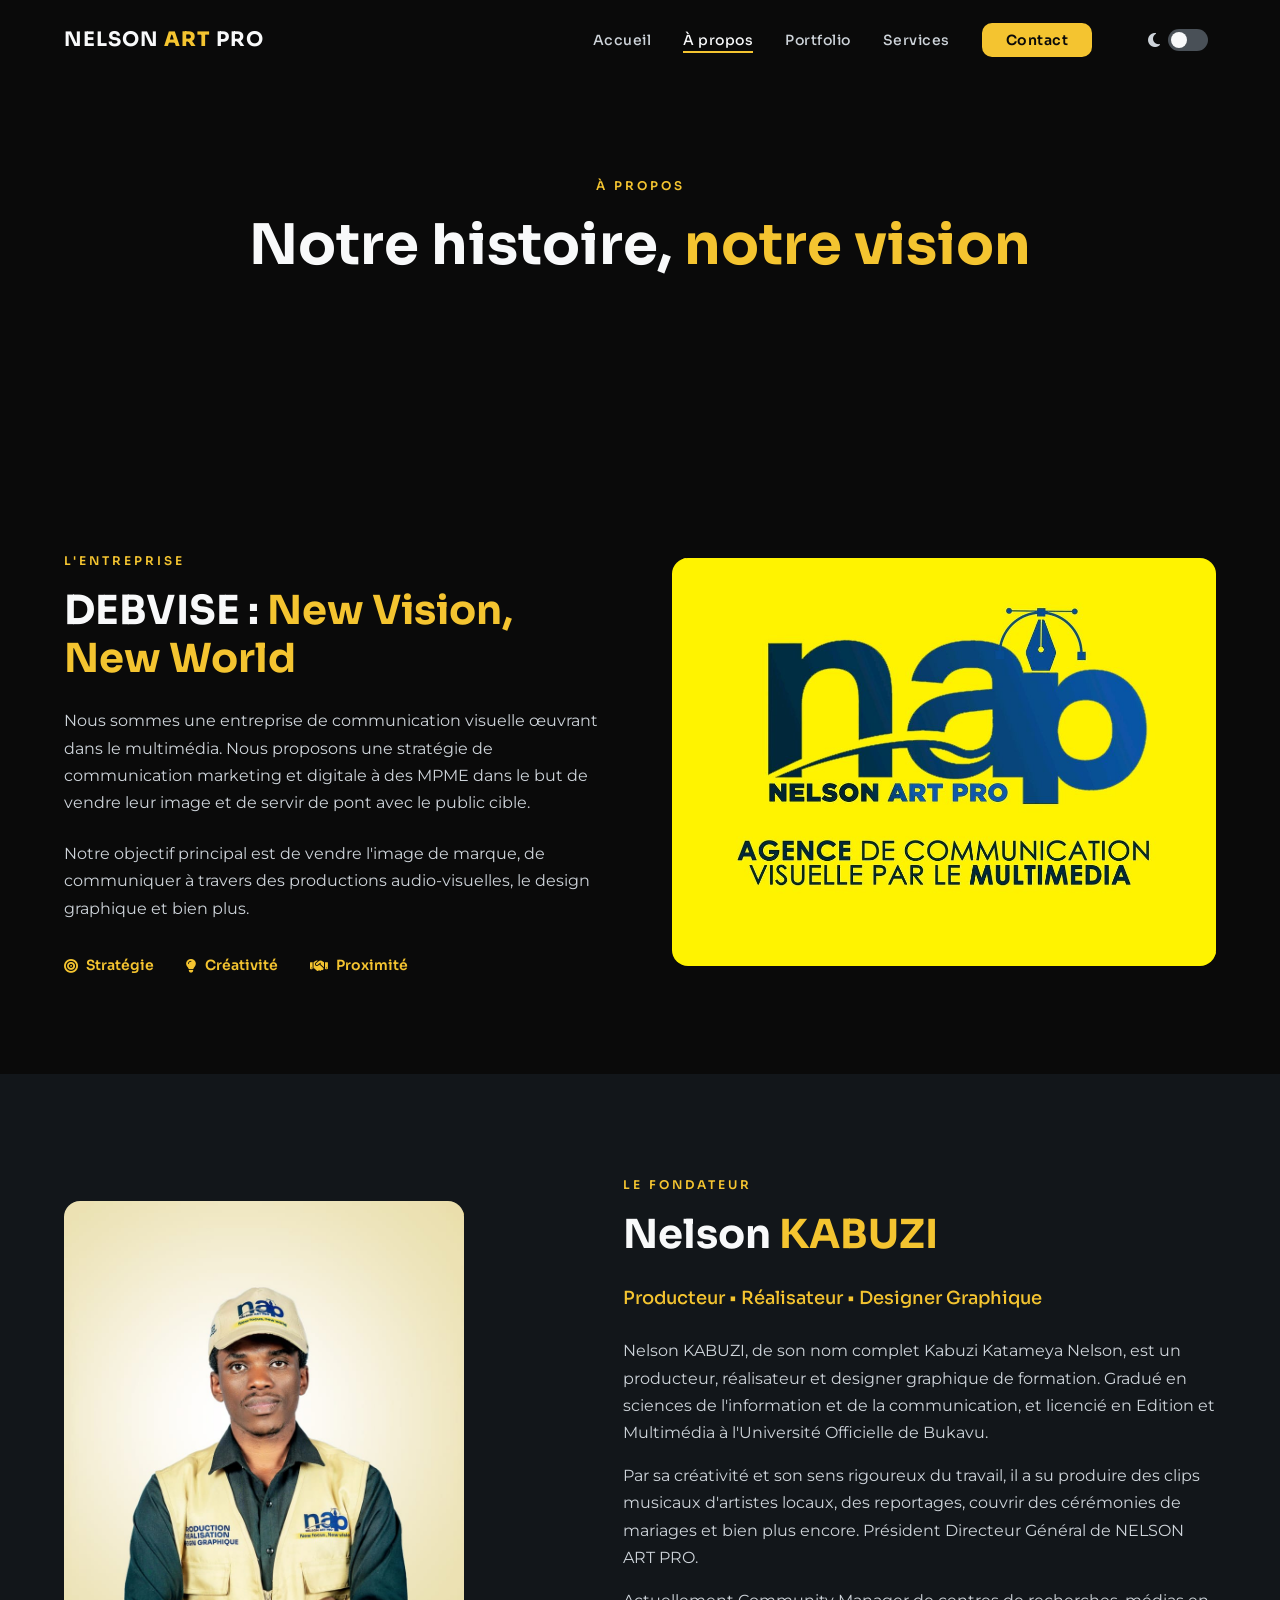
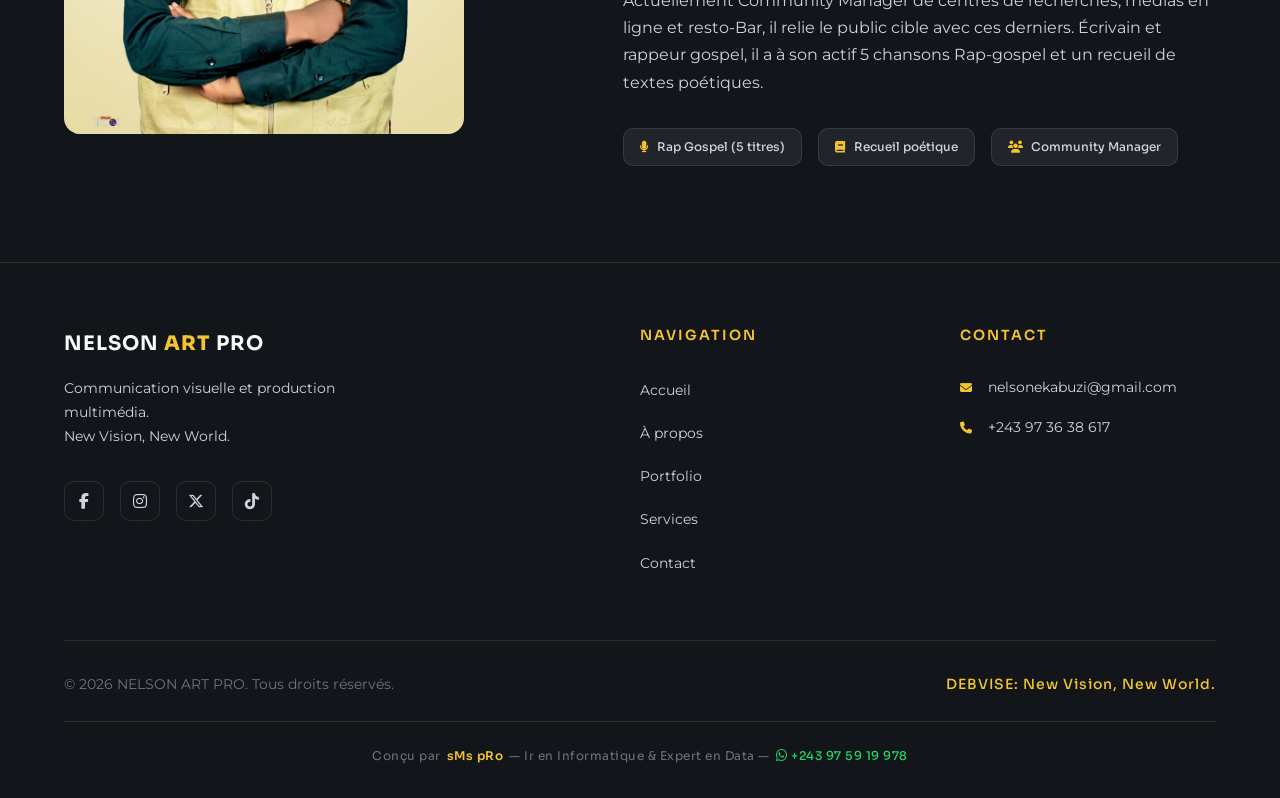
==== commit fc546179: "Ajout des crédits concepteur sMs pRo dans le footer" ====
--- a/a-propos.html
+++ b/a-propos.html
@@ -167,66 +167,86 @@
 
     </main>
 
-    <!-- FOOTER -->
-    <footer class="footer" id="footer">
-        <div class="footer__container container">
-            <div class="footer__grid">
-                <div class="footer__brand">
-                    <a href="index.html" class="footer__logo">
-                        NELSON <span class="logo-accent">ART</span> PRO
-                    </a>
-                    <p class="footer__description">
-                        Communication visuelle et production multimédia.<br>New Vision, New World.
-                    </p>
-                    <div class="footer__social">
-                        <a href="https://www.facebook.com/nelsondevillas.kabuzi" class="footer__social-link" aria-label="Facebook" target="_blank" rel="noopener">
-                            <i class="fa-brands fa-facebook-f"></i>
-                        </a>
-                        <a href="https://www.instagram.com/nelsondevillas?igsh=YzljYTk1ODg3Zg==" class="footer__social-link" aria-label="Instagram" target="_blank" rel="noopener">
-                            <i class="fa-brands fa-instagram"></i>
-                        </a>
-                        <a href="https://x.com/Nelsonartprodu1" class="footer__social-link" aria-label="X" target="_blank" rel="noopener">
-                            <i class="fa-brands fa-x-twitter"></i>
-                        </a>
-                        <a href="https://vm.tiktok.com/ZS9FjSMYXDHpe-QXuNu/" class="footer__social-link" aria-label="TikTok" target="_blank" rel="noopener">
-                            <i class="fa-brands fa-tiktok"></i>
-                        </a>
-                    </div>
-                </div>
-                
-                <div class="footer__nav">
-                    <h4 class="footer__nav-title">Navigation</h4>
-                    <ul>
-                        <li><a href="index.html">Accueil</a></li>
-                        <li><a href="a-propos.html">À propos</a></li>
-                        <li><a href="portfolio.html">Portfolio</a></li>
-                        <li><a href="services.html">Services</a></li>
-                        <li><a href="contact.html">Contact</a></li>
-                    </ul>
-                </div>
-                
-                <div class="footer__contact">
-                    <h4 class="footer__nav-title">Contact</h4>
-                    <ul>
-                        <li>
-                            <i class="fa-solid fa-envelope"></i>
-                            <a href="mailto:nelsonekabuzi@gmail.com">nelsonekabuzi@gmail.com</a>
-                        </li>
-                        <li>
-                            <i class="fa-solid fa-phone"></i>
-                            <a href="tel:+243973638617">+243 97 36 38 617</a>
-                        </li>
-                    </ul>
-                </div>
-            </div>
-            
-            <div class="footer__bottom">
-                <p>&copy; 2026 NELSON ART PRO. Tous droits réservés.</p>
-                <p class="footer__tagline">DEBVISE: New Vision, New World.</p>
-            </div>
-        </div>
-    </footer>
-
+<!-- FOOTER -->
+<footer class="footer" id="footer">
+    <div class="footer__container container">
+        <div class="footer__grid">
+            <div class="footer__brand">
+                <a href="index.html" class="footer__logo">
+                    NELSON <span class="logo-accent">ART</span> PRO
+                </a>
+                <p class="footer__description">
+                    Communication visuelle et production multimédia.<br>New Vision, New World.
+                </p>
+                <div class="footer__social">
+                    <a href="https://www.facebook.com/nelsondevillas.kabuzi" class="footer__social-link" aria-label="Facebook" target="_blank" rel="noopener">
+                        <i class="fa-brands fa-facebook-f"></i>
+                    </a>
+                    <a href="https://www.instagram.com/nelsondevillas?igsh=YzljYTk1ODg3Zg==" class="footer__social-link" aria-label="Instagram" target="_blank" rel="noopener">
+                        <i class="fa-brands fa-instagram"></i>
+                    </a>
+                    <a href="https://x.com/Nelsonartprodu1" class="footer__social-link" aria-label="X" target="_blank" rel="noopener">
+                        <i class="fa-brands fa-x-twitter"></i>
+                    </a>
+                    <a href="https://vm.tiktok.com/ZS9FjSMYXDHpe-QXuNu/" class="footer__social-link" aria-label="TikTok" target="_blank" rel="noopener">
+                        <i class="fa-brands fa-tiktok"></i>
+                    </a>
+                </div>
+            </div>
+            
+            <div class="footer__nav">
+                <h4 class="footer__nav-title">Navigation</h4>
+                <ul>
+                    <li><a href="index.html">Accueil</a></li>
+                    <li><a href="a-propos.html">À propos</a></li>
+                    <li><a href="portfolio.html">Portfolio</a></li>
+                    <li><a href="services.html">Services</a></li>
+                    <li><a href="contact.html">Contact</a></li>
+                </ul>
+            </div>
+            
+            <div class="footer__contact">
+                <h4 class="footer__nav-title">Contact</h4>
+                <ul>
+                    <li>
+                        <i class="fa-solid fa-envelope"></i>
+                        <a href="mailto:nelsonekabuzi@gmail.com">nelsonekabuzi@gmail.com</a>
+                    </li>
+                    <li>
+                        <i class="fa-solid fa-phone"></i>
+                        <a href="https://wa.me/243973638617?text=Bonjour%20je%20souhaite%20plus%20d'informations">+243 97 36 38 617</a>
+                    </li>
+                </ul>
+            </div>
+        </div>
+        
+        <!-- COPYRIGHT -->
+        <div class="footer__bottom">
+            <p>&copy; 2026 NELSON ART PRO. Tous droits réservés.</p>
+            <p class="footer__tagline">DEBVISE: New Vision, New World.</p>
+        </div>
+
+        <!-- LIGNE CONCEPTEUR (tout en bas) -->
+        <div class="footer__designer">
+            <p>
+                Conçu par 
+                <a href="https://wa.me/243975919978?text=Bonjour%20je%20souhaite%20plus%20d'informations" 
+                   target="_blank" 
+                   rel="noopener" 
+                   class="footer__designer-link">
+                    sMs pRo
+                </a> 
+                — Ir en Informatique & Expert en Data — 
+                <a href="https://wa.me/243975919978?text=Bonjour%20je%20souhaite%20plus%20d'informations" 
+                   target="_blank" 
+                   rel="noopener" 
+                   class="footer__designer-whatsapp">
+                    <i class="fa-brands fa-whatsapp"></i> +243 97 59 19 978
+                </a>
+            </p>
+        </div>
+    </div>
+</footer>
     <a href="#" class="back-to-top" id="back-to-top" aria-label="Retour en haut">
         <i class="fa-solid fa-chevron-up"></i>
     </a>
--- a/css/style.css
+++ b/css/style.css
@@ -1753,4 +1753,52 @@
         opacity: 1;
         transform: translateY(0);
     }
+}
+
+/* ===== LIGNE CONCEPTEUR (tout en bas) ===== */
+.footer__designer {
+    text-align: center;
+    padding-top: var(--spacing-md);
+    margin-top: var(--spacing-md);
+    border-top: 1px solid var(--border-color);
+}
+
+.footer__designer p {
+    font-family: var(--font-primary);
+    font-size: var(--text-xs);
+    color: var(--text-muted);
+    letter-spacing: 0.5px;
+    display: flex;
+    align-items: center;
+    justify-content: center;
+    gap: 6px;
+    flex-wrap: wrap;
+}
+
+.footer__designer-link {
+    color: var(--color-yellow);
+    font-weight: 600;
+    transition: color var(--transition-fast);
+}
+
+.footer__designer-link:hover {
+    color: var(--color-yellow-hover);
+    text-decoration: underline;
+}
+
+.footer__designer-whatsapp {
+    color: #25D366;
+    font-weight: 500;
+    transition: color var(--transition-fast);
+    display: inline-flex;
+    align-items: center;
+    gap: 4px;
+}
+
+.footer__designer-whatsapp:hover {
+    color: #128C7E;
+}
+
+.footer__designer-whatsapp i {
+    font-size: 13px;
 }
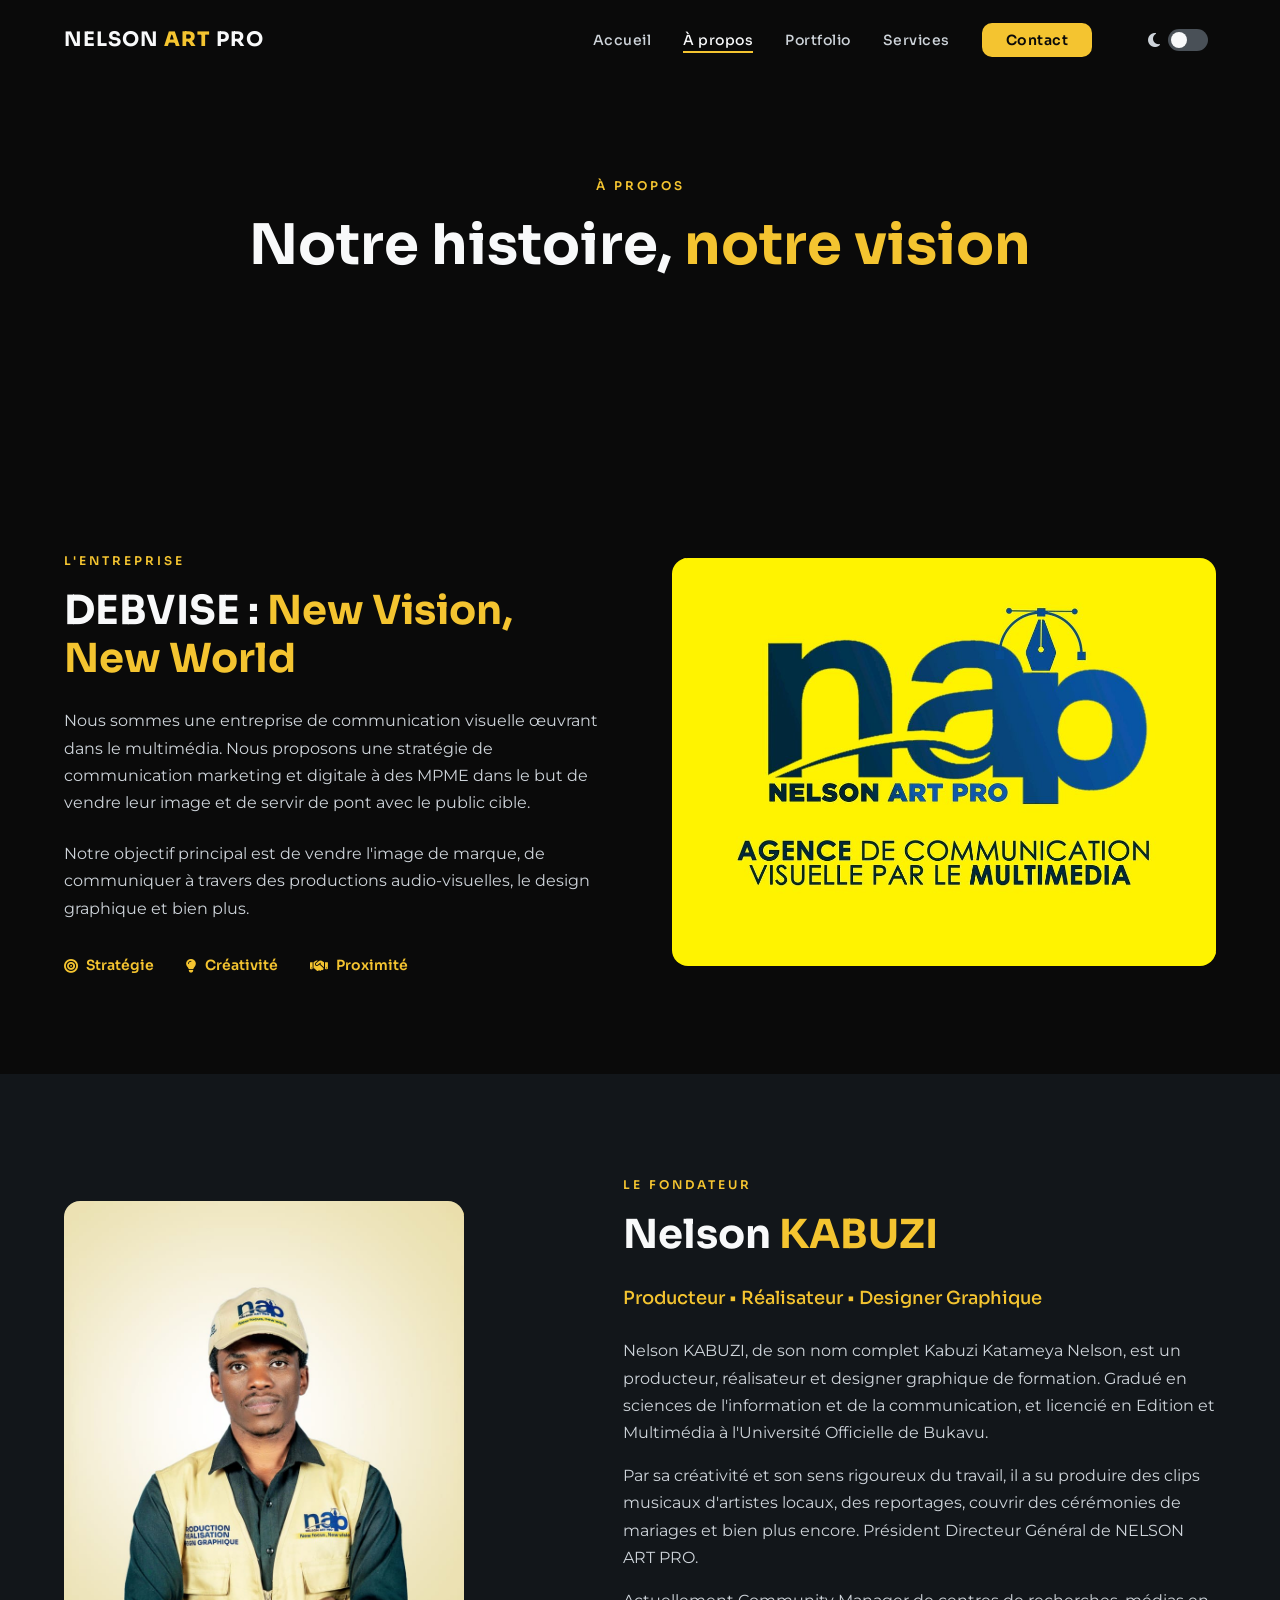
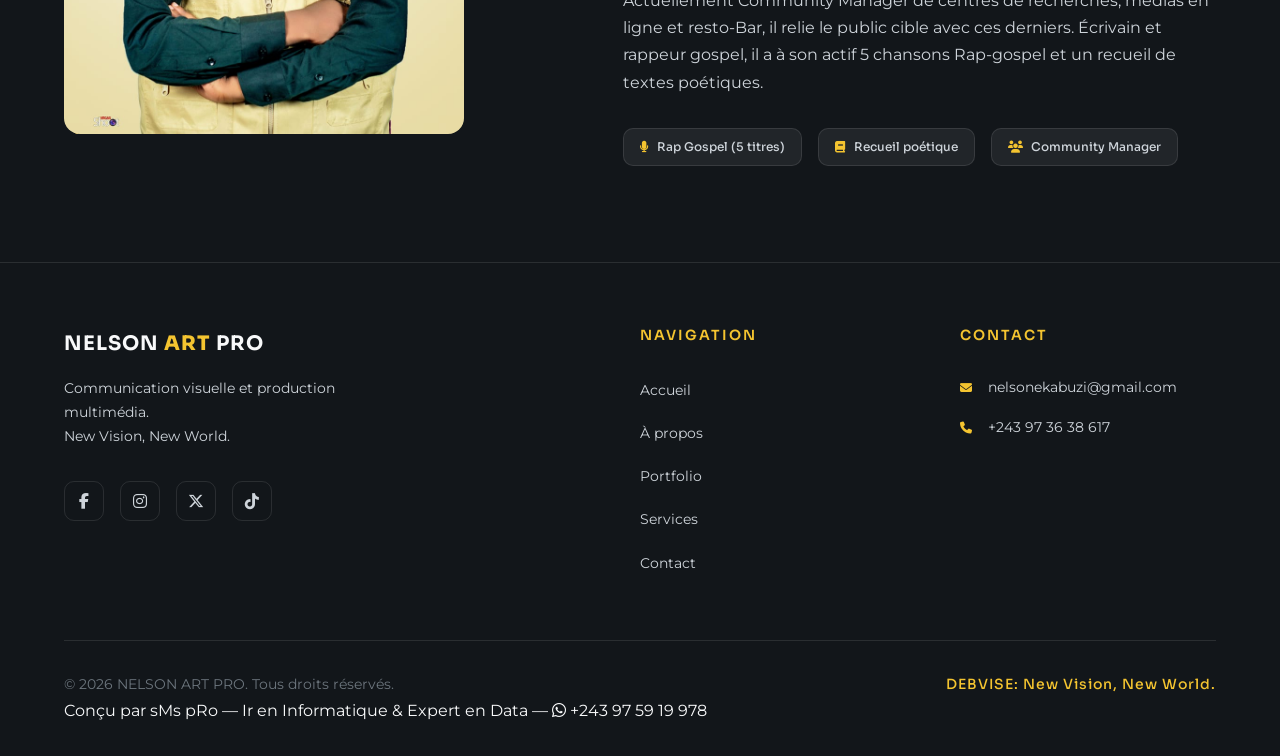
==== commit ada9d98e: "Merge branch 'main' of https://github.com/shukurustyve2002-hash/nelson_art_pro" ====
--- a/a-propos.html
+++ b/a-propos.html
@@ -253,4 +253,4 @@
 
     <script src="js/main.js"></script>
 </body>
-</html>+</html>
--- a/css/style.css
+++ b/css/style.css
@@ -1753,52 +1753,4 @@
         opacity: 1;
         transform: translateY(0);
     }
-}
-
-/* ===== LIGNE CONCEPTEUR (tout en bas) ===== */
-.footer__designer {
-    text-align: center;
-    padding-top: var(--spacing-md);
-    margin-top: var(--spacing-md);
-    border-top: 1px solid var(--border-color);
-}
-
-.footer__designer p {
-    font-family: var(--font-primary);
-    font-size: var(--text-xs);
-    color: var(--text-muted);
-    letter-spacing: 0.5px;
-    display: flex;
-    align-items: center;
-    justify-content: center;
-    gap: 6px;
-    flex-wrap: wrap;
-}
-
-.footer__designer-link {
-    color: var(--color-yellow);
-    font-weight: 600;
-    transition: color var(--transition-fast);
-}
-
-.footer__designer-link:hover {
-    color: var(--color-yellow-hover);
-    text-decoration: underline;
-}
-
-.footer__designer-whatsapp {
-    color: #25D366;
-    font-weight: 500;
-    transition: color var(--transition-fast);
-    display: inline-flex;
-    align-items: center;
-    gap: 4px;
-}
-
-.footer__designer-whatsapp:hover {
-    color: #128C7E;
-}
-
-.footer__designer-whatsapp i {
-    font-size: 13px;
 }
